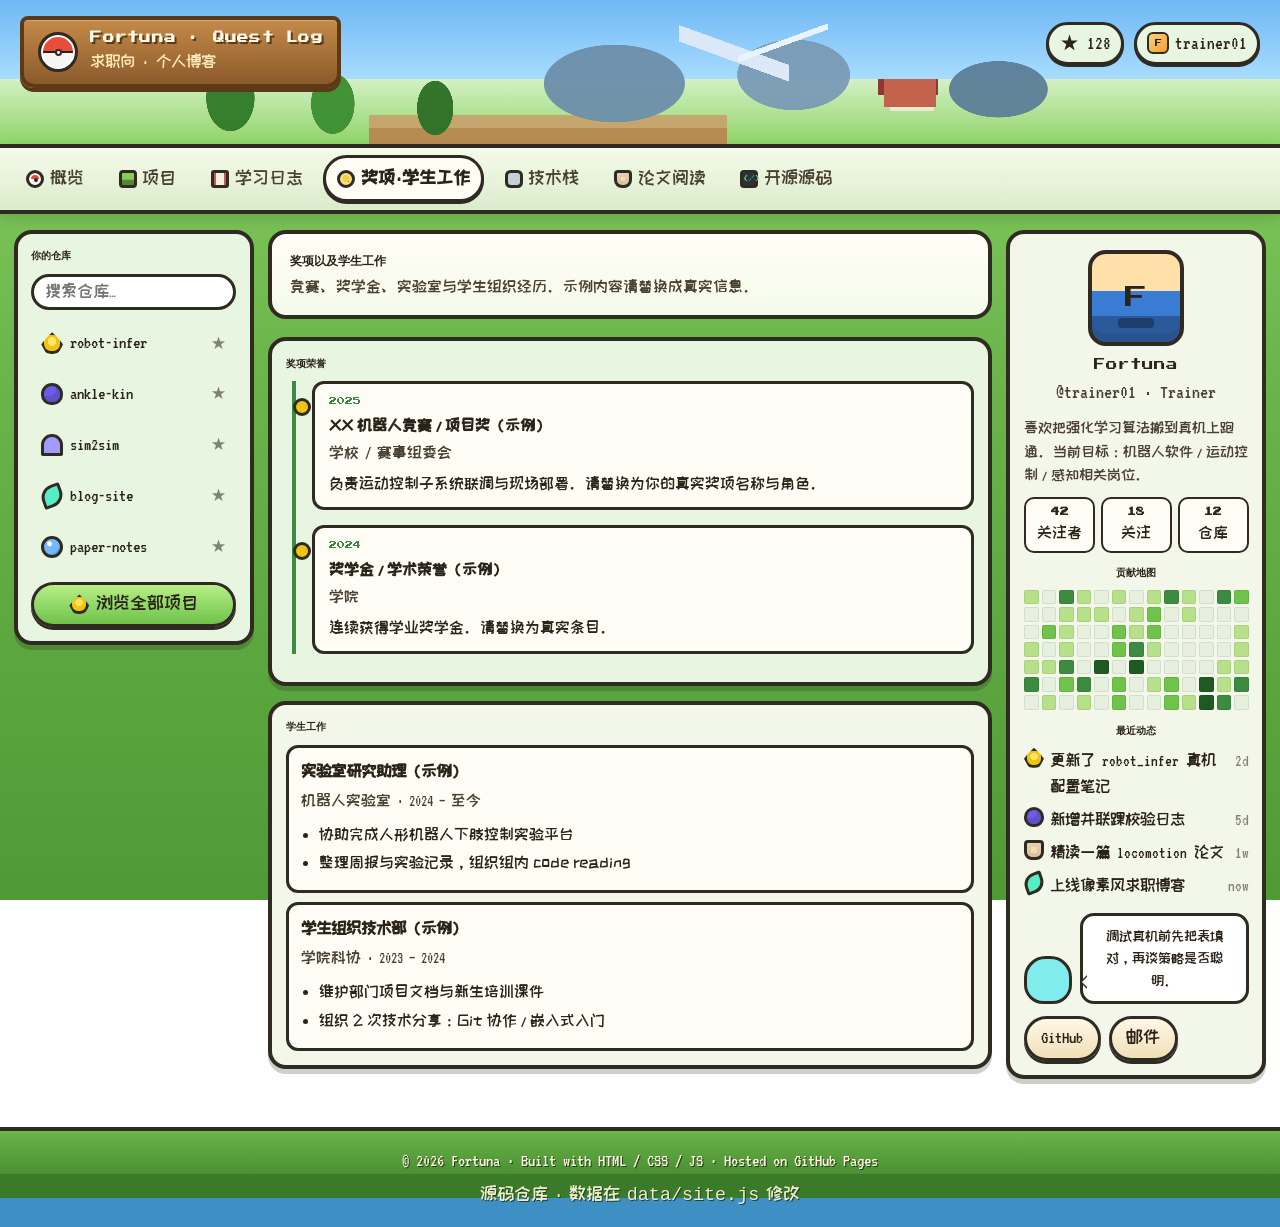
==== awards.html @ ab5355cd "feat: 求职向像素 RPG 风个人博客静态站 包含项目展示、学习日志、奖项与学生工作、技术栈、论文阅读、开源源码区； 内容由 data/site.js 配置，Pages 可直接部署。" ====
<!DOCTYPE html>
<html lang="zh-CN">
<head>
  <meta charset="UTF-8" />
  <meta name="viewport" content="width=device-width, initial-scale=1" />
  <meta name="description" content="Fortuna 求职向个人博客 · 奖项·学生工作" />
  <title>奖项·学生工作</title>
  <link rel="preconnect" href="https://fonts.googleapis.com" />
  <link rel="preconnect" href="https://fonts.gstatic.com" crossorigin />
  <link href="https://fonts.googleapis.com/css2?family=Press+Start+2P&family=VT323&family=ZCOOL+KuaiLe&display=swap" rel="stylesheet" />
  <link rel="stylesheet" href="css/style.css" />
</head>
<body data-title="奖项·学生工作" data-page="awards">
  <header class="site-banner" id="site-banner"></header>
  <nav class="site-nav" id="site-nav" aria-label="主导航"></nav>

  <div class="page-shell">
    <aside id="side-left"></aside>
    <main class="main-col" id="main-content"></main>
    <aside id="side-right"></aside>
  </div>

  <footer class="site-footer" id="site-footer"></footer>

  <script src="data/site.js"></script>
  <script src="js/app.js"></script>
</body>
</html>
---- css/style.css ----
/* =========================================================
   Pixel Field Portfolio —— 像素 RPG 风求职站
   视觉参考：草地面板 / 木牌 Logo / 三栏菜单，无第三方 IP 素材
   ========================================================= */

:root {
  --sky-top: #7ec8ff;
  --sky-mid: #a8dcff;
  --sky-bot: #cfeefe;
  --grass: #5dae3a;
  --grass-dark: #3f8a28;
  --path: #c9a46c;
  --wood: #8b5a2b;
  --wood-dark: #5c3a18;
  --panel: #e8f5e0;
  --panel-2: #f3f7ea;
  --panel-deep: #d4ebc8;
  --ink: #2a2418;
  --ink-soft: #4a4030;
  --border: #2f2a22;
  --accent: #3d8b40;
  --accent-2: #f0c94a;
  --card: #fffdf6;
  --chip: #fff3c4;
  --danger: #c44;
  --shadow: rgba(30, 40, 20, 0.18);
  --radius: 18px;
  --radius-sm: 12px;
  --nav-h: 48px;
  --banner-h: 148px;
  --font-pixel: "Press Start 2P", "Courier New", monospace;
  --font-body: "ZCOOL KuaiLe", "Microsoft YaHei", system-ui, sans-serif;
  --font-ui: "VT323", "ZCOOL KuaiLe", monospace;
}

* {
  box-sizing: border-box;
  image-rendering: pixelated;
}

html {
  scroll-behavior: smooth;
}

body {
  margin: 0;
  min-height: 100vh;
  color: var(--ink);
  font-family: var(--font-body);
  background:
    linear-gradient(180deg, var(--sky-top) 0 120px, transparent 120px),
    linear-gradient(180deg, #8fd468 0%, #6bb54a 40%, #4f9a35 100%);
  background-attachment: fixed;
  line-height: 1.55;
}

a {
  color: #1f5f2a;
  text-decoration: none;
}
a:hover {
  text-decoration: underline;
}

button,
.btn {
  font-family: var(--font-ui);
  font-size: 1.15rem;
  cursor: pointer;
  border: 3px solid var(--border);
  border-radius: 999px;
  background: linear-gradient(180deg, #b7ef88, #6fc24a);
  color: var(--ink);
  padding: 0.35rem 0.9rem;
  box-shadow: 0 3px 0 var(--border);
  transition: transform 0.08s ease, box-shadow 0.08s ease;
}
button:hover,
.btn:hover {
  transform: translateY(-1px);
  box-shadow: 0 4px 0 var(--border);
}
button:active,
.btn:active {
  transform: translateY(2px);
  box-shadow: 0 1px 0 var(--border);
}
.btn-ghost {
  background: linear-gradient(180deg, #fff8e7, #f0e0b8);
}
.btn-code {
  background: linear-gradient(180deg, #89e0a0, #3f9d5a);
  color: #fff;
  text-shadow: 1px 1px 0 #1f4d2a;
}

/* ---------- 顶栏风景 ---------- */
.site-banner {
  position: relative;
  height: var(--banner-h);
  overflow: hidden;
  border-bottom: 4px solid var(--border);
  background:
    linear-gradient(180deg, #6eb8f5 0%, #a8dcff 55%, #d4f0c4 55%, #8fd468 100%);
}

.site-banner::before {
  /* 远山 + 路径 用分层色块模拟像素风景 */
  content: "";
  position: absolute;
  inset: 0;
  background:
    /* 雪峰 */
    linear-gradient(160deg, transparent 42%, #eef6ff 42% 48%, transparent 48%) 62% 18% / 90px 70px no-repeat,
    linear-gradient(200deg, transparent 40%, #dfeaf8 40% 55%, transparent 55%) 58% 28% / 110px 70px no-repeat,
    /* 远山体 */
    radial-gradient(ellipse 80px 50px at 62% 52%, #7a9bb5 0 70%, transparent 71%),
    radial-gradient(ellipse 100px 55px at 48% 58%, #6d8faa 0 70%, transparent 71%),
    radial-gradient(ellipse 70px 40px at 78% 62%, #5d7f98 0 70%, transparent 71%),
    /* 树林块 */
    radial-gradient(ellipse 40px 55px at 18% 68%, #2f7a28 0 60%, transparent 61%),
    radial-gradient(ellipse 36px 50px at 26% 72%, #3b8f30 0 60%, transparent 61%),
    radial-gradient(ellipse 30px 45px at 34% 75%, #2c6e24 0 60%, transparent 61%),
    /* 小屋 */
    linear-gradient(#c45c48, #c45c48) 72% 68% / 52px 28px no-repeat,
    linear-gradient(#f2e8d5, #f2e8d5) 72% 74% / 44px 18px no-repeat,
    linear-gradient(#8b2e2e, #8b2e2e) 72% 62% / 60px 16px no-repeat,
    /* 路径 */
    linear-gradient(180deg, transparent 60%, var(--path) 60% 78%, #b88850 78%) 40% 100% / 28% 50% no-repeat;
  opacity: 0.95;
  pointer-events: none;
}

.banner-inner {
  position: relative;
  z-index: 1;
  max-width: 1280px;
  margin: 0 auto;
  padding: 1rem 1.25rem;
  display: flex;
  align-items: flex-start;
  justify-content: space-between;
  gap: 1rem;
  height: 100%;
}

.logo-sign {
  display: flex;
  align-items: center;
  gap: 0.75rem;
  background: linear-gradient(180deg, #c48a48, var(--wood));
  border: 4px solid var(--wood-dark);
  border-radius: 8px 8px 14px 14px;
  padding: 0.55rem 0.9rem;
  box-shadow:
    0 4px 0 var(--wood-dark),
    inset 0 1px 0 rgba(255, 255, 255, 0.25);
  max-width: min(420px, 70vw);
}

.logo-sign .pixel-icon {
  width: 40px;
  height: 40px;
  flex-shrink: 0;
}

.logo-sign h1 {
  margin: 0;
  font-family: var(--font-pixel);
  font-size: 0.72rem;
  line-height: 1.45;
  color: #fff8e7;
  text-shadow: 2px 2px 0 var(--wood-dark);
  letter-spacing: 0.02em;
}

.logo-sign p {
  margin: 0.25rem 0 0;
  font-family: var(--font-ui);
  font-size: 1.05rem;
  color: #ffe8b8;
}

.banner-tools {
  display: flex;
  align-items: center;
  gap: 0.6rem;
  margin-top: 0.35rem;
}

.star-chip,
.user-chip {
  display: inline-flex;
  align-items: center;
  gap: 0.35rem;
  background: var(--panel);
  border: 3px solid var(--border);
  border-radius: 999px;
  padding: 0.25rem 0.65rem;
  font-family: var(--font-ui);
  font-size: 1.2rem;
  box-shadow: 0 2px 0 var(--border);
}

.user-chip .mini-avatar {
  width: 22px;
  height: 22px;
  border-radius: 6px;
  border: 2px solid var(--border);
  background: linear-gradient(135deg, #ffd27a, #f0a030);
  display: grid;
  place-items: center;
  font-family: var(--font-pixel);
  font-size: 0.45rem;
  color: var(--ink);
}

/* ---------- 主导航 ---------- */
.site-nav {
  position: sticky;
  top: 0;
  z-index: 50;
  background: linear-gradient(180deg, #f4fbea, #dcebcc);
  border-bottom: 4px solid var(--border);
  box-shadow: 0 4px 12px var(--shadow);
}

.site-nav-inner {
  max-width: 1280px;
  margin: 0 auto;
  padding: 0.45rem 0.75rem;
  display: flex;
  flex-wrap: wrap;
  gap: 0.4rem;
  align-items: center;
}

.nav-link {
  display: inline-flex;
  align-items: center;
  gap: 0.35rem;
  padding: 0.4rem 0.7rem;
  border: 3px solid transparent;
  border-radius: 999px;
  font-family: var(--font-ui);
  font-size: 1.15rem;
  color: var(--ink-soft);
  text-decoration: none;
  background: transparent;
}
.nav-link:hover {
  background: rgba(255, 255, 255, 0.55);
  text-decoration: none;
}
.nav-link.active {
  background: var(--card);
  border-color: var(--border);
  color: var(--ink);
  box-shadow: 0 2px 0 var(--border);
  font-weight: 700;
}
.nav-link .pixel-icon {
  width: 18px;
  height: 18px;
}

/* ---------- 主布局 ---------- */
.page-shell {
  max-width: 1280px;
  margin: 0 auto;
  padding: 1rem 0.85rem 2.5rem;
  display: grid;
  grid-template-columns: 240px minmax(0, 1fr) 260px;
  gap: 0.9rem;
  align-items: start;
}

.panel {
  background: var(--panel);
  border: 4px solid var(--border);
  border-radius: var(--radius);
  box-shadow: 0 5px 0 rgba(30, 40, 20, 0.22);
  padding: 0.85rem;
}

.panel-title {
  margin: 0 0 0.65rem;
  font-family: var(--font-pixel);
  font-size: 0.62rem;
  color: var(--ink);
  line-height: 1.6;
}

.panel.alt {
  background: var(--panel-2);
}

/* 左栏 */
.side-search {
  display: flex;
  gap: 0.35rem;
  margin-bottom: 0.65rem;
}
.side-search input {
  flex: 1;
  min-width: 0;
  border: 3px solid var(--border);
  border-radius: 999px;
  padding: 0.4rem 0.7rem;
  font-family: var(--font-ui);
  font-size: 1.1rem;
  background: #fff;
  color: var(--ink);
}
.side-search input:focus {
  outline: 2px solid var(--accent);
}

.repo-list {
  list-style: none;
  margin: 0;
  padding: 0;
  display: flex;
  flex-direction: column;
  gap: 0.35rem;
}
.repo-list a {
  display: flex;
  align-items: center;
  gap: 0.45rem;
  padding: 0.4rem 0.5rem;
  border-radius: 12px;
  border: 2px solid transparent;
  color: var(--ink);
  text-decoration: none;
  font-family: var(--font-ui);
  font-size: 1.15rem;
}
.repo-list a:hover {
  background: rgba(255, 255, 255, 0.65);
  border-color: var(--border);
}
.repo-list .pixel-icon {
  width: 22px;
  height: 22px;
}
.repo-list .star-mini {
  margin-left: auto;
  opacity: 0.55;
  font-size: 0.95rem;
}

.side-cta {
  width: 100%;
  margin-top: 0.75rem;
  display: flex;
  align-items: center;
  justify-content: center;
  gap: 0.4rem;
}

/* 右栏 profile */
.profile-card {
  text-align: center;
}
.avatar-xl {
  width: 96px;
  height: 96px;
  margin: 0.2rem auto 0.6rem;
  border: 4px solid var(--border);
  border-radius: 18px;
  background:
    linear-gradient(180deg, #ffe0a8 0 42%, #3a7bd4 42% 70%, #2a5a9a 70%),
    #f5c76a;
  display: grid;
  place-items: center;
  font-family: var(--font-pixel);
  font-size: 1.4rem;
  color: var(--ink);
  box-shadow: inset 0 -8px 0 rgba(0, 0, 0, 0.08);
  position: relative;
}
.avatar-xl::after {
  content: "";
  position: absolute;
  bottom: 14px;
  width: 36px;
  height: 10px;
  background: #1e3d6d;
  border-radius: 4px;
}
.profile-card .name {
  font-family: var(--font-pixel);
  font-size: 0.72rem;
  margin: 0;
}
.profile-card .handle {
  font-family: var(--font-ui);
  font-size: 1.25rem;
  color: var(--ink-soft);
  margin: 0.2rem 0 0.5rem;
}
.profile-card .bio {
  font-size: 0.95rem;
  text-align: left;
  margin: 0.5rem 0;
  color: var(--ink-soft);
}
.stat-row {
  display: grid;
  grid-template-columns: repeat(3, 1fr);
  gap: 0.35rem;
  margin: 0.65rem 0;
}
.stat-row div {
  background: var(--card);
  border: 2px solid var(--border);
  border-radius: 10px;
  padding: 0.35rem 0.2rem;
  font-family: var(--font-ui);
  font-size: 1rem;
}
.stat-row strong {
  display: block;
  font-family: var(--font-pixel);
  font-size: 0.55rem;
  margin-bottom: 0.15rem;
}

.heatmap {
  display: grid;
  grid-template-columns: repeat(13, 1fr);
  gap: 3px;
  margin: 0.5rem 0 0.75rem;
}
.heatmap i {
  display: block;
  aspect-ratio: 1;
  border-radius: 2px;
  border: 1px solid rgba(0, 0, 0, 0.08);
}
.heatmap i.l0 { background: #e7f0df; }
.heatmap i.l1 { background: #b7e08a; }
.heatmap i.l2 { background: #6fc24a; }
.heatmap i.l3 { background: #3d8b40; }
.heatmap i.l4 { background: #1f5a24; }

.activity {
  list-style: none;
  margin: 0;
  padding: 0;
  display: flex;
  flex-direction: column;
  gap: 0.45rem;
  font-family: var(--font-ui);
  font-size: 1.05rem;
  text-align: left;
}
.activity li {
  display: flex;
  gap: 0.4rem;
  align-items: flex-start;
}
.activity .time {
  margin-left: auto;
  opacity: 0.55;
  white-space: nowrap;
}

.speech {
  display: flex;
  gap: 0.5rem;
  align-items: flex-end;
  margin-top: 0.85rem;
}
.speech .mascot {
  width: 48px;
  height: 48px;
  flex-shrink: 0;
}
.speech .bubble {
  flex: 1;
  background: #fff;
  border: 3px solid var(--border);
  border-radius: 14px;
  padding: 0.55rem 0.7rem;
  font-size: 0.9rem;
  position: relative;
}
.speech .bubble::before {
  content: "";
  position: absolute;
  left: -10px;
  bottom: 12px;
  border: 7px solid transparent;
  border-right-color: var(--border);
}
.speech .bubble::after {
  content: "";
  position: absolute;
  left: -6px;
  bottom: 14px;
  border: 5px solid transparent;
  border-right-color: #fff;
}

/* 主内容 */
.main-col {
  min-width: 0;
  display: flex;
  flex-direction: column;
  gap: 0.9rem;
}

.hero-card {
  display: grid;
  grid-template-columns: auto 1fr auto;
  gap: 0.85rem;
  align-items: start;
  background: var(--card);
  border: 4px solid var(--border);
  border-radius: var(--radius);
  padding: 1rem;
  box-shadow: 0 5px 0 rgba(30, 40, 20, 0.18);
}
.hero-card .pixel-icon {
  width: 72px;
  height: 72px;
}
.hero-card h2 {
  margin: 0 0 0.25rem;
  font-family: var(--font-pixel);
  font-size: 0.78rem;
  line-height: 1.5;
}
.hero-meta {
  display: flex;
  flex-wrap: wrap;
  gap: 0.4rem;
  margin: 0.4rem 0;
  font-family: var(--font-ui);
  font-size: 1.1rem;
  color: var(--ink-soft);
}
.badge {
  display: inline-block;
  padding: 0.1rem 0.45rem;
  border: 2px solid var(--border);
  border-radius: 999px;
  background: #e8f8e0;
  font-size: 0.95rem;
}
.lang-dot {
  display: inline-block;
  width: 10px;
  height: 10px;
  border-radius: 50%;
  margin-right: 0.2rem;
  border: 1px solid var(--border);
  vertical-align: middle;
}
.hero-actions {
  display: flex;
  flex-direction: column;
  gap: 0.4rem;
  align-items: stretch;
}

.section-head {
  display: flex;
  align-items: center;
  justify-content: space-between;
  gap: 0.5rem;
  margin-bottom: 0.55rem;
}
.section-head h3 {
  margin: 0;
  font-family: var(--font-pixel);
  font-size: 0.62rem;
  line-height: 1.5;
}

.card-list {
  display: flex;
  flex-direction: column;
  gap: 0.55rem;
}

.item-card {
  display: grid;
  grid-template-columns: auto 1fr auto;
  gap: 0.65rem;
  align-items: center;
  background: var(--card);
  border: 3px solid var(--border);
  border-radius: var(--radius-sm);
  padding: 0.7rem 0.8rem;
  transition: transform 0.1s ease;
}
.item-card:hover {
  transform: translateY(-2px);
}
.item-card .pixel-icon {
  width: 40px;
  height: 40px;
}
.item-card h4 {
  margin: 0 0 0.15rem;
  font-size: 1.05rem;
  font-family: var(--font-ui);
}
.item-card p {
  margin: 0;
  font-size: 0.88rem;
  color: var(--ink-soft);
}
.item-card .meta {
  margin-top: 0.25rem;
  font-family: var(--font-ui);
  font-size: 1rem;
  color: var(--ink-soft);
  display: flex;
  flex-wrap: wrap;
  gap: 0.45rem;
}

.tags {
  display: flex;
  flex-wrap: wrap;
  gap: 0.3rem;
  margin-top: 0.35rem;
}
.tag {
  background: var(--chip);
  border: 2px solid var(--border);
  border-radius: 999px;
  padding: 0.05rem 0.45rem;
  font-family: var(--font-ui);
  font-size: 0.95rem;
}

/* 项目详情块 */
.project-block {
  scroll-margin-top: 80px;
  background: var(--card);
  border: 4px solid var(--border);
  border-radius: var(--radius);
  padding: 1rem 1.1rem;
}
.project-block h2 {
  margin: 0 0 0.35rem;
  font-family: var(--font-pixel);
  font-size: 0.7rem;
  line-height: 1.55;
  display: flex;
  align-items: center;
  gap: 0.5rem;
}
.project-block .pixel-icon {
  width: 32px;
  height: 32px;
}
.hl {
  margin: 0.5rem 0 0;
  padding-left: 1.1rem;
}
.hl li {
  margin: 0.25rem 0;
}

/* 技术栈 */
.stack-grid {
  display: grid;
  gap: 0.75rem;
}
.stack-group {
  background: var(--card);
  border: 3px solid var(--border);
  border-radius: var(--radius-sm);
  padding: 0.8rem;
}
.stack-group h4 {
  margin: 0 0 0.55rem;
  font-family: var(--font-pixel);
  font-size: 0.58rem;
}
.skill {
  display: grid;
  grid-template-columns: 120px 1fr auto;
  gap: 0.45rem;
  align-items: center;
  margin-bottom: 0.45rem;
  font-family: var(--font-ui);
  font-size: 1.1rem;
}
.skill .bar {
  height: 12px;
  background: #e7efdc;
  border: 2px solid var(--border);
  border-radius: 4px;
  overflow: hidden;
}
.skill .bar span {
  display: block;
  height: 100%;
  background: repeating-linear-gradient(
    90deg,
    #5dae3a 0 8px,
    #3d8b40 8px 10px
  );
}
.skill .note {
  grid-column: 1 / -1;
  font-size: 0.85rem;
  color: var(--ink-soft);
  margin: -0.15rem 0 0.25rem 0;
  font-family: var(--font-body);
}

/* 日志 / 论文 */
.filter-bar {
  display: flex;
  flex-wrap: wrap;
  gap: 0.4rem;
  margin-bottom: 0.75rem;
}
.chip-btn {
  background: var(--card);
  border: 2px solid var(--border);
  border-radius: 999px;
  padding: 0.25rem 0.7rem;
  font-family: var(--font-ui);
  font-size: 1.05rem;
  box-shadow: none;
}
.chip-btn.active {
  background: #b7ef88;
}

.log-card,
.paper-card {
  background: var(--card);
  border: 3px solid var(--border);
  border-radius: var(--radius-sm);
  padding: 0.85rem 1rem;
  margin-bottom: 0.65rem;
}
.log-card h4,
.paper-card h4 {
  margin: 0 0 0.25rem;
  font-size: 1.1rem;
}
.log-card .meta,
.paper-card .meta {
  font-family: var(--font-ui);
  font-size: 1.05rem;
  color: var(--ink-soft);
  margin-bottom: 0.4rem;
}
.stars-rating {
  letter-spacing: 0.08em;
  color: #d4a017;
  font-family: var(--font-ui);
}

/* 页脚草地 */
.site-footer {
  position: relative;
  margin-top: 0.5rem;
  border-top: 4px solid var(--border);
  background:
    linear-gradient(180deg, #6bb54a 0%, #4a8f32 45%, #3a7a28 45% 70%, #3d8fc4 70%);
  min-height: 90px;
  padding: 1rem;
  color: #fff8e0;
  text-align: center;
  font-family: var(--font-ui);
  font-size: 1.15rem;
  text-shadow: 1px 1px 0 #1f3d18;
}
.site-footer a {
  color: #fff8e0;
}

/* 像素图标——CSS 画的抽象精灵，不使用任何第三方 IP 造型 */
.pixel-icon {
  display: inline-block;
  width: 32px;
  height: 32px;
  flex-shrink: 0;
  background-size: 100% 100%;
  background-repeat: no-repeat;
  image-rendering: pixelated;
}
.pi-ball {
  background-image: linear-gradient(#e74c3c 0 48%, #2a2418 48% 54%, #f5f5f5 54%);
  border-radius: 50%;
  border: 3px solid var(--border);
  position: relative;
  box-shadow: inset 0 0 0 2px #fff;
}
.pi-ball::after {
  content: "";
  position: absolute;
  inset: 40%;
  background: #fff;
  border: 2px solid var(--border);
  border-radius: 50%;
}
.pi-box {
  background:
    linear-gradient(#8ecb5a 0 55%, #5a9a38 55%),
    #8ecb5a;
  border: 3px solid var(--border);
  border-radius: 4px;
  box-shadow: inset 0 -6px 0 rgba(0, 0, 0, 0.1);
}
.pi-book {
  background: linear-gradient(90deg, #c45c48 0 18%, #f5efe0 18% 82%, #c45c48 82%);
  border: 3px solid var(--border);
  border-radius: 3px;
}
.pi-medal {
  background: radial-gradient(circle at 50% 45%, #f4d03f 0 40%, transparent 41%),
    linear-gradient(#c0392b, #c0392b) center 70% / 40% 35% no-repeat,
    transparent;
  border: 3px solid var(--border);
  border-radius: 50%;
  background-color: #f7e08a;
}
.pi-gear {
  background: #8a9aa8;
  border: 3px solid var(--border);
  border-radius: 30%;
  box-shadow: inset 0 0 0 6px #c5d0d8;
}
.pi-scroll {
  background: linear-gradient(#f5e6c8, #e8d4a8);
  border: 3px solid var(--border);
  border-radius: 4px 4px 8px 8px;
  box-shadow: inset 0 0 0 4px rgba(139, 90, 43, 0.15);
}
.pi-code {
  background: #2d3436;
  border: 3px solid var(--border);
  border-radius: 4px;
  position: relative;
}
.pi-code::before {
  content: "</>";
  position: absolute;
  inset: 0;
  display: grid;
  place-items: center;
  color: #6fcf97;
  font-family: var(--font-pixel);
  font-size: 0.35rem;
}
.pi-spark {
  background: radial-gradient(circle at 50% 40%, #ffe566 0 35%, #f1c40f 35% 55%, transparent 56%),
    #f1c40f;
  border: 3px solid var(--border);
  border-radius: 40% 40% 45% 45%;
  clip-path: polygon(50% 0, 80% 30%, 100% 55%, 75% 100%, 25% 100%, 0 55%, 20% 30%);
}
.pi-blob {
  background: #6c5ce7;
  border: 3px solid var(--border);
  border-radius: 50% 50% 45% 45%;
  box-shadow: inset -4px -6px 0 rgba(0, 0, 0, 0.12);
}
.pi-ghost {
  background: #a29bfe;
  border: 3px solid var(--border);
  border-radius: 50% 50% 8% 8%;
}
.pi-leaf {
  background: #55efc4;
  border: 3px solid var(--border);
  border-radius: 60% 10% 60% 10%;
  transform: rotate(-20deg);
}
.pi-orb {
  background: radial-gradient(circle at 35% 30%, #fff 0 12%, #74b9ff 20% 60%, #0984e3 100%);
  border: 3px solid var(--border);
  border-radius: 50%;
}
.pi-star {
  background: #fdcb6e;
  border: 3px solid var(--border);
  clip-path: polygon(50% 0%, 61% 35%, 98% 35%, 68% 57%, 79% 91%, 50% 70%, 21% 91%, 32% 57%, 2% 35%, 39% 35%);
}
.pi-water {
  background: #81ecec;
  border: 3px solid var(--border);
  border-radius: 45% 45% 40% 40%;
}

.page-intro {
  background: linear-gradient(180deg, #fffdf6, #f4fbea);
  border: 4px solid var(--border);
  border-radius: var(--radius);
  padding: 1rem 1.15rem;
  margin-bottom: 0.25rem;
}
.page-intro h2 {
  margin: 0 0 0.35rem;
  font-family: var(--font-pixel);
  font-size: 0.75rem;
  line-height: 1.55;
}
.page-intro p {
  margin: 0;
  color: var(--ink-soft);
}

.timeline {
  border-left: 4px solid var(--accent);
  margin: 0.5rem 0 0 0.4rem;
  padding-left: 1rem;
}
.timeline .t-item {
  position: relative;
  margin-bottom: 0.9rem;
  background: var(--card);
  border: 3px solid var(--border);
  border-radius: var(--radius-sm);
  padding: 0.7rem 0.85rem;
}
.timeline .t-item::before {
  content: "";
  position: absolute;
  left: -1.35rem;
  top: 0.9rem;
  width: 12px;
  height: 12px;
  background: #f1c40f;
  border: 3px solid var(--border);
  border-radius: 50%;
}
.timeline .year {
  font-family: var(--font-pixel);
  font-size: 0.5rem;
  color: var(--accent);
}

.empty-hint {
  padding: 1rem;
  text-align: center;
  color: var(--ink-soft);
  font-family: var(--font-ui);
  font-size: 1.2rem;
}

/* 开源表 */
.os-table {
  width: 100%;
  border-collapse: separate;
  border-spacing: 0 0.45rem;
}
.os-table td {
  background: var(--card);
  border-top: 3px solid var(--border);
  border-bottom: 3px solid var(--border);
  padding: 0.65rem 0.75rem;
  vertical-align: top;
}
.os-table td:first-child {
  border-left: 3px solid var(--border);
  border-radius: 12px 0 0 12px;
}
.os-table td:last-child {
  border-right: 3px solid var(--border);
  border-radius: 0 12px 12px 0;
}
.os-table .name {
  font-family: var(--font-ui);
  font-size: 1.2rem;
  font-weight: 700;
}

/* 联系条 */
.contact-bar {
  display: flex;
  flex-wrap: wrap;
  gap: 0.5rem;
  margin-top: 0.75rem;
}

/* 响应式 */
@media (max-width: 980px) {
  .page-shell {
    grid-template-columns: 1fr;
  }
  .side-left {
    order: 2;
  }
  .main-col {
    order: 1;
  }
  .side-right {
    order: 3;
  }
  .hero-card {
    grid-template-columns: auto 1fr;
  }
  .hero-actions {
    grid-column: 1 / -1;
    flex-direction: row;
  }
  .skill {
    grid-template-columns: 90px 1fr;
  }
  .skill span.lvl {
    display: none;
  }
}

@media (max-width: 560px) {
  .logo-sign h1 {
    font-size: 0.55rem;
  }
  :root {
    --banner-h: 120px;
  }
  .item-card {
    grid-template-columns: auto 1fr;
  }
  .item-card .meta-side {
    grid-column: 1 / -1;
  }
}
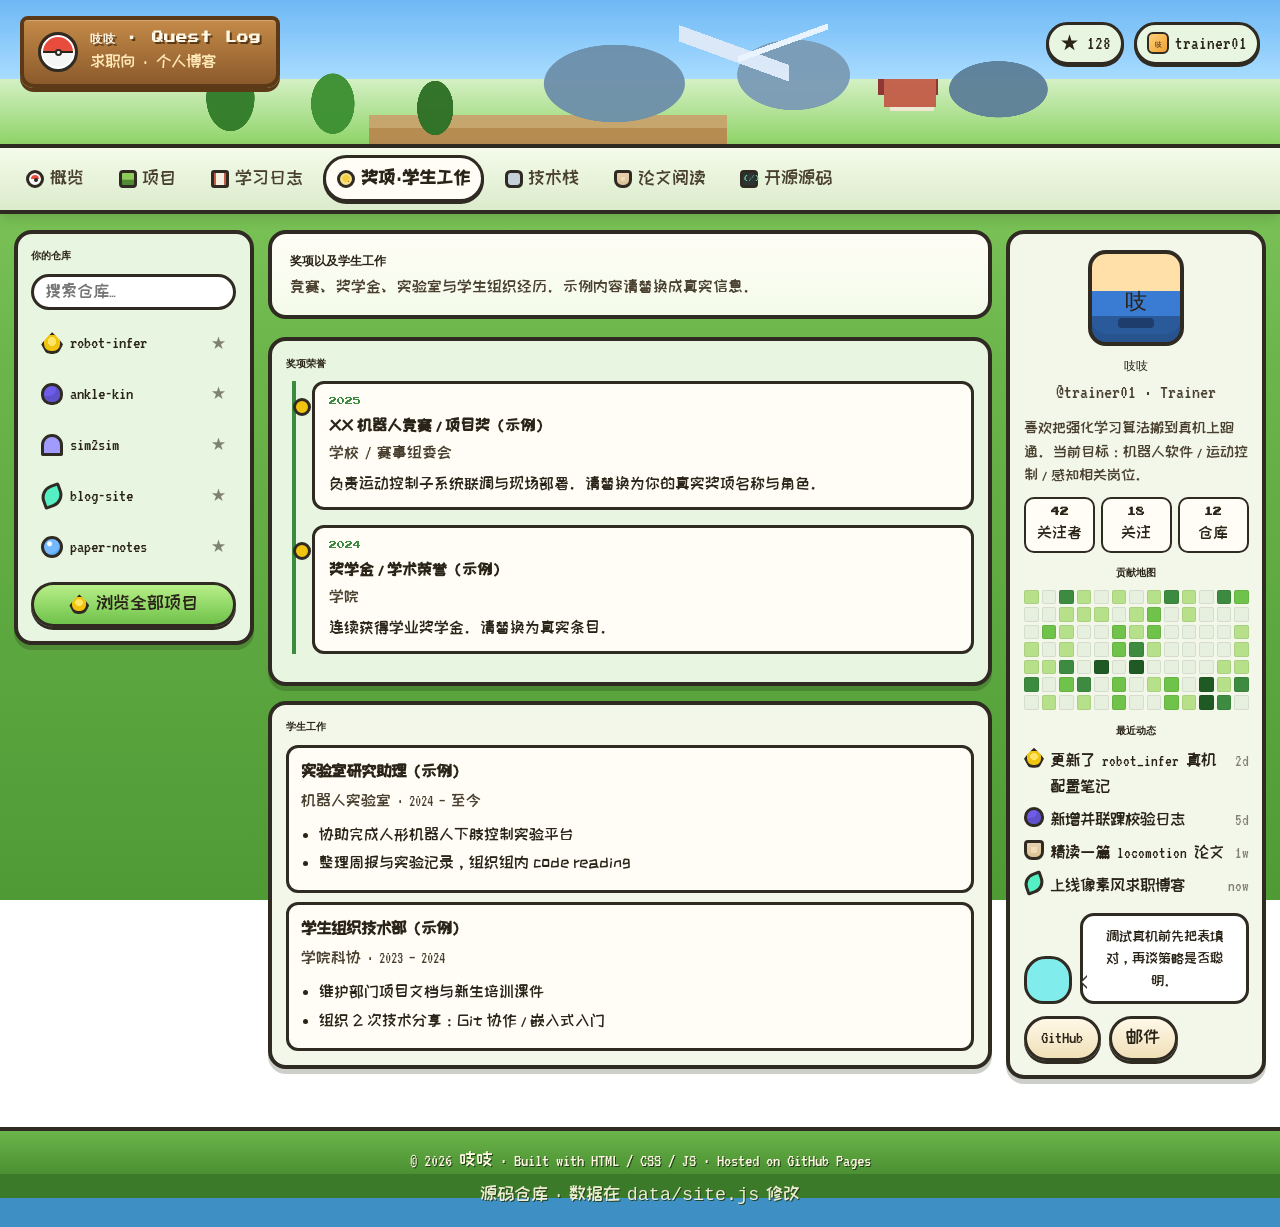
==== commit f183245c: "fix: 将站点主人显示名改为吱吱" ====
--- a/awards.html
+++ b/awards.html
@@ -3,7 +3,7 @@
 <head>
   <meta charset="UTF-8" />
   <meta name="viewport" content="width=device-width, initial-scale=1" />
-  <meta name="description" content="Fortuna 求职向个人博客 · 奖项·学生工作" />
+  <meta name="description" content="吱吱 求职向个人博客 · 奖项·学生工作" />
   <title>奖项·学生工作</title>
   <link rel="preconnect" href="https://fonts.googleapis.com" />
   <link rel="preconnect" href="https://fonts.gstatic.com" crossorigin />
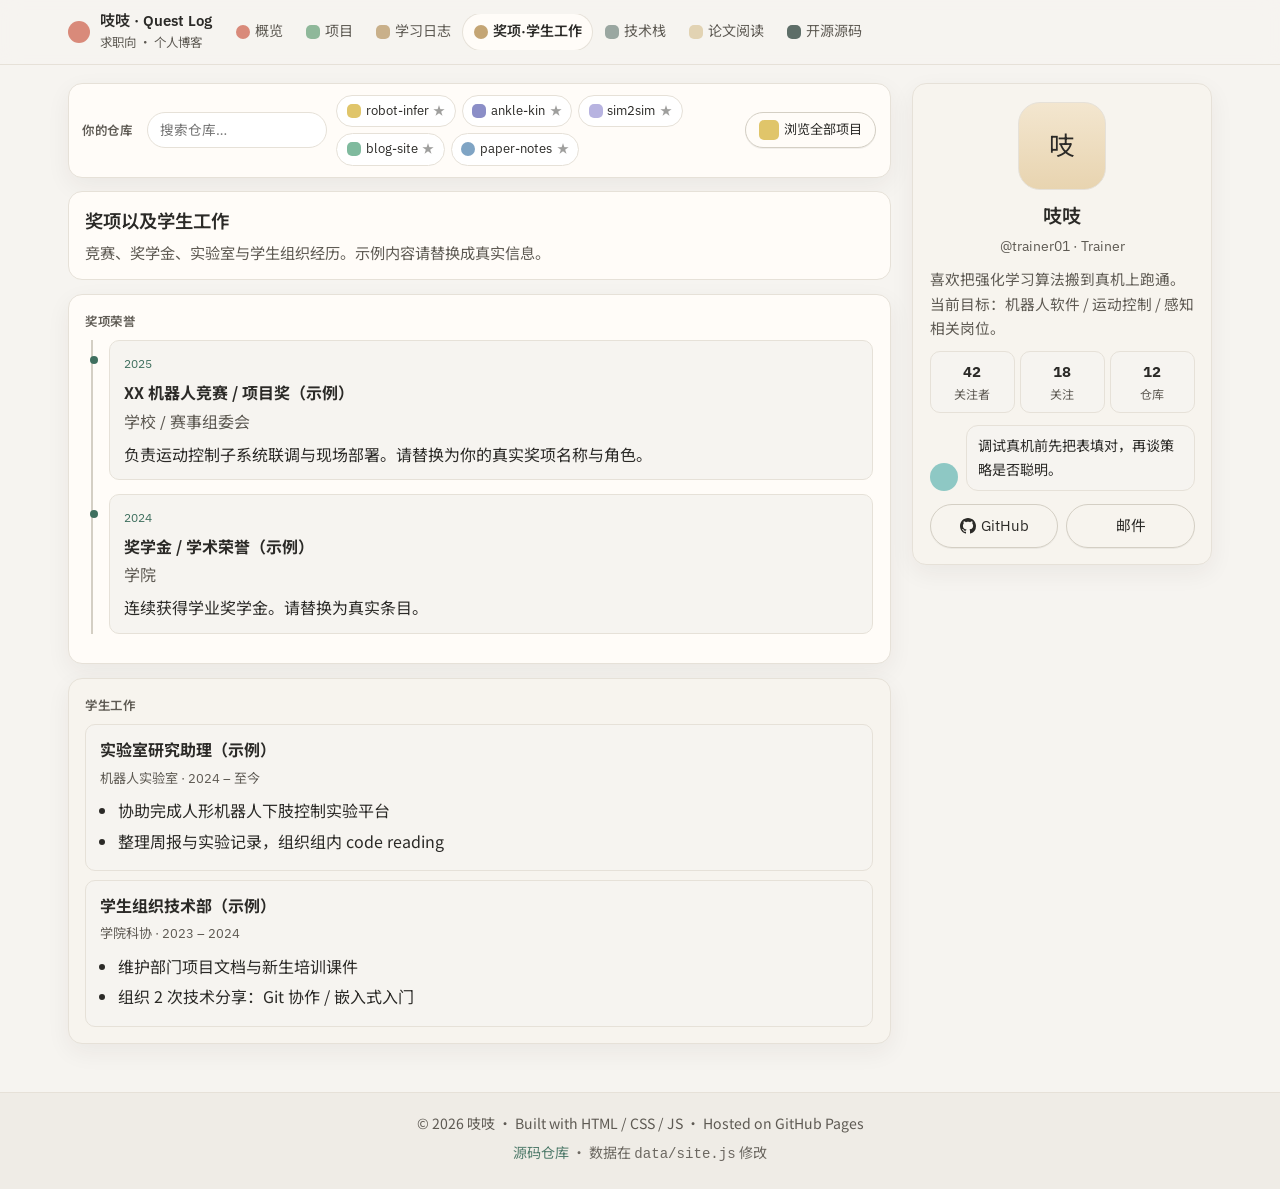
==== commit fb238b6b: "feat: 精简求职站布局并接入 GitHub Issue 交流区 Co-authored-by: Cursor <cursoragent@cursor.com>" ====
--- a/awards.html
+++ b/awards.html
@@ -7,17 +7,27 @@
   <title>奖项·学生工作</title>
   <link rel="preconnect" href="https://fonts.googleapis.com" />
   <link rel="preconnect" href="https://fonts.gstatic.com" crossorigin />
-  <link href="https://fonts.googleapis.com/css2?family=Press+Start+2P&family=VT323&family=ZCOOL+KuaiLe&display=swap" rel="stylesheet" />
+  <link href="https://fonts.googleapis.com/css2?family=IBM+Plex+Sans:wght@400;500;600&family=Noto+Sans+SC:wght@400;500;700&display=swap" rel="stylesheet" />
   <link rel="stylesheet" href="css/style.css" />
 </head>
 <body data-title="奖项·学生工作" data-page="awards">
-  <header class="site-banner" id="site-banner"></header>
-  <nav class="site-nav" id="site-nav" aria-label="主导航"></nav>
+  <a class="skip-link" href="#main-content">跳到正文</a>
+  <header class="site-top">
+    <div class="site-top-inner">
+      <div class="site-banner" id="site-banner"></div>
+      <button type="button" class="nav-toggle" id="nav-toggle" aria-expanded="false" aria-controls="site-nav" aria-label="打开导航">
+        <span class="nav-toggle-bar" aria-hidden="true"></span>
+      </button>
+      <nav class="site-nav" id="site-nav" aria-label="主导航"></nav>
+    </div>
+  </header>
 
-  <div class="page-shell">
-    <aside id="side-left"></aside>
-    <main class="main-col" id="main-content"></main>
-    <aside id="side-right"></aside>
+  <div class="page-shell page-shell--job">
+    <aside class="identity-col" id="side-right"></aside>
+    <div class="content-col">
+      <aside class="repo-chips" id="side-left"></aside>
+      <main class="main-col" id="main-content"></main>
+    </div>
   </div>
 
   <footer class="site-footer" id="site-footer"></footer>
--- a/css/style.css
+++ b/css/style.css
@@ -1,41 +1,34 @@
 /* =========================================================
-   Pixel Field Portfolio —— 像素 RPG 风求职站
-   视觉参考：草地面板 / 木牌 Logo / 三栏菜单，无第三方 IP 素材
+   求职向个人博客 —— 简洁阅读布局
+   信息架构：薄顶栏 / 主栏证据 / sticky 身份
    ========================================================= */
 
 :root {
-  --sky-top: #7ec8ff;
-  --sky-mid: #a8dcff;
-  --sky-bot: #cfeefe;
-  --grass: #5dae3a;
-  --grass-dark: #3f8a28;
-  --path: #c9a46c;
-  --wood: #8b5a2b;
-  --wood-dark: #5c3a18;
-  --panel: #e8f5e0;
-  --panel-2: #f3f7ea;
-  --panel-deep: #d4ebc8;
-  --ink: #2a2418;
-  --ink-soft: #4a4030;
-  --border: #2f2a22;
-  --accent: #3d8b40;
-  --accent-2: #f0c94a;
-  --card: #fffdf6;
-  --chip: #fff3c4;
-  --danger: #c44;
-  --shadow: rgba(30, 40, 20, 0.18);
-  --radius: 18px;
-  --radius-sm: 12px;
-  --nav-h: 48px;
-  --banner-h: 148px;
-  --font-pixel: "Press Start 2P", "Courier New", monospace;
-  --font-body: "ZCOOL KuaiLe", "Microsoft YaHei", system-ui, sans-serif;
-  --font-ui: "VT323", "ZCOOL KuaiLe", monospace;
+  --sky-top: #eef3ef;
+  --ink: #2b2a27;
+  --ink-soft: #5e5a53;
+  --border: #e6e1d8;
+  --border-strong: #d4cfc4;
+  --accent: #3f6f5e;
+  --accent-2: #c4a574;
+  --panel: #f4f1ea;
+  --panel-2: #f7f4ee;
+  --card: #fffcf8;
+  --chip: #f3eee4;
+  --bg: #f6f4f0;
+  --shadow: rgba(43, 42, 39, 0.06);
+  --radius: 14px;
+  --radius-sm: 10px;
+  --nav-h: 64px;
+  --banner-h: 64px;
+  --identity-w: 300px;
+  --font-pixel: "IBM Plex Sans", "Noto Sans SC", system-ui, sans-serif;
+  --font-body: "Noto Sans SC", "IBM Plex Sans", "PingFang SC", "Microsoft YaHei", system-ui, sans-serif;
+  --font-ui: "IBM Plex Sans", "Noto Sans SC", system-ui, sans-serif;
 }
 
 * {
   box-sizing: border-box;
-  image-rendering: pixelated;
 }
 
 html {
@@ -47,403 +40,381 @@
   min-height: 100vh;
   color: var(--ink);
   font-family: var(--font-body);
-  background:
-    linear-gradient(180deg, var(--sky-top) 0 120px, transparent 120px),
-    linear-gradient(180deg, #8fd468 0%, #6bb54a 40%, #4f9a35 100%);
-  background-attachment: fixed;
-  line-height: 1.55;
+  background: var(--bg);
+  line-height: 1.65;
 }
 
 a {
-  color: #1f5f2a;
+  color: var(--accent);
   text-decoration: none;
 }
 a:hover {
   text-decoration: underline;
 }
 
+.skip-link {
+  position: absolute;
+  left: 0.75rem;
+  top: -3rem;
+  z-index: 100;
+  background: var(--card);
+  color: var(--ink);
+  padding: 0.4rem 0.7rem;
+  border-radius: 8px;
+  border: 1px solid var(--border-strong);
+}
+.skip-link:focus {
+  top: 0.6rem;
+}
+
 button,
 .btn {
   font-family: var(--font-ui);
-  font-size: 1.15rem;
+  font-size: 0.92rem;
   cursor: pointer;
-  border: 3px solid var(--border);
+  border: 1px solid var(--border-strong);
   border-radius: 999px;
-  background: linear-gradient(180deg, #b7ef88, #6fc24a);
-  color: var(--ink);
-  padding: 0.35rem 0.9rem;
-  box-shadow: 0 3px 0 var(--border);
-  transition: transform 0.08s ease, box-shadow 0.08s ease;
+  background: var(--card);
+  color: var(--ink);
+  padding: 0.45rem 0.95rem;
+  min-height: 44px;
+  display: inline-flex;
+  align-items: center;
+  justify-content: center;
+  gap: 0.35rem;
+  box-shadow: 0 1px 0 var(--shadow);
+  text-decoration: none;
 }
 button:hover,
 .btn:hover {
-  transform: translateY(-1px);
-  box-shadow: 0 4px 0 var(--border);
-}
-button:active,
-.btn:active {
-  transform: translateY(2px);
-  box-shadow: 0 1px 0 var(--border);
+  background: #fff;
+  text-decoration: none;
+  border-color: var(--accent);
 }
 .btn-ghost {
-  background: linear-gradient(180deg, #fff8e7, #f0e0b8);
+  background: transparent;
 }
 .btn-code {
-  background: linear-gradient(180deg, #89e0a0, #3f9d5a);
+  background: var(--accent);
   color: #fff;
-  text-shadow: 1px 1px 0 #1f4d2a;
-}
-
-/* ---------- 顶栏风景 ---------- */
-.site-banner {
-  position: relative;
-  height: var(--banner-h);
-  overflow: hidden;
-  border-bottom: 4px solid var(--border);
-  background:
-    linear-gradient(180deg, #6eb8f5 0%, #a8dcff 55%, #d4f0c4 55%, #8fd468 100%);
-}
-
-.site-banner::before {
-  /* 远山 + 路径 用分层色块模拟像素风景 */
-  content: "";
-  position: absolute;
-  inset: 0;
-  background:
-    /* 雪峰 */
-    linear-gradient(160deg, transparent 42%, #eef6ff 42% 48%, transparent 48%) 62% 18% / 90px 70px no-repeat,
-    linear-gradient(200deg, transparent 40%, #dfeaf8 40% 55%, transparent 55%) 58% 28% / 110px 70px no-repeat,
-    /* 远山体 */
-    radial-gradient(ellipse 80px 50px at 62% 52%, #7a9bb5 0 70%, transparent 71%),
-    radial-gradient(ellipse 100px 55px at 48% 58%, #6d8faa 0 70%, transparent 71%),
-    radial-gradient(ellipse 70px 40px at 78% 62%, #5d7f98 0 70%, transparent 71%),
-    /* 树林块 */
-    radial-gradient(ellipse 40px 55px at 18% 68%, #2f7a28 0 60%, transparent 61%),
-    radial-gradient(ellipse 36px 50px at 26% 72%, #3b8f30 0 60%, transparent 61%),
-    radial-gradient(ellipse 30px 45px at 34% 75%, #2c6e24 0 60%, transparent 61%),
-    /* 小屋 */
-    linear-gradient(#c45c48, #c45c48) 72% 68% / 52px 28px no-repeat,
-    linear-gradient(#f2e8d5, #f2e8d5) 72% 74% / 44px 18px no-repeat,
-    linear-gradient(#8b2e2e, #8b2e2e) 72% 62% / 60px 16px no-repeat,
-    /* 路径 */
-    linear-gradient(180deg, transparent 60%, var(--path) 60% 78%, #b88850 78%) 40% 100% / 28% 50% no-repeat;
-  opacity: 0.95;
-  pointer-events: none;
-}
-
-.banner-inner {
-  position: relative;
-  z-index: 1;
-  max-width: 1280px;
-  margin: 0 auto;
-  padding: 1rem 1.25rem;
-  display: flex;
-  align-items: flex-start;
-  justify-content: space-between;
-  gap: 1rem;
-  height: 100%;
-}
-
-.logo-sign {
-  display: flex;
-  align-items: center;
-  gap: 0.75rem;
-  background: linear-gradient(180deg, #c48a48, var(--wood));
-  border: 4px solid var(--wood-dark);
-  border-radius: 8px 8px 14px 14px;
-  padding: 0.55rem 0.9rem;
-  box-shadow:
-    0 4px 0 var(--wood-dark),
-    inset 0 1px 0 rgba(255, 255, 255, 0.25);
-  max-width: min(420px, 70vw);
-}
-
-.logo-sign .pixel-icon {
-  width: 40px;
-  height: 40px;
+  border-color: var(--accent);
+}
+.btn-code:hover {
+  filter: brightness(1.05);
+  color: #fff;
+}
+
+.brand-icon {
   flex-shrink: 0;
 }
 
-.logo-sign h1 {
-  margin: 0;
-  font-family: var(--font-pixel);
-  font-size: 0.72rem;
-  line-height: 1.45;
-  color: #fff8e7;
-  text-shadow: 2px 2px 0 var(--wood-dark);
-  letter-spacing: 0.02em;
-}
-
-.logo-sign p {
-  margin: 0.25rem 0 0;
-  font-family: var(--font-ui);
-  font-size: 1.05rem;
-  color: #ffe8b8;
-}
-
-.banner-tools {
-  display: flex;
-  align-items: center;
-  gap: 0.6rem;
-  margin-top: 0.35rem;
-}
-
-.star-chip,
-.user-chip {
-  display: inline-flex;
-  align-items: center;
-  gap: 0.35rem;
-  background: var(--panel);
-  border: 3px solid var(--border);
-  border-radius: 999px;
-  padding: 0.25rem 0.65rem;
-  font-family: var(--font-ui);
-  font-size: 1.2rem;
-  box-shadow: 0 2px 0 var(--border);
-}
-
-.user-chip .mini-avatar {
-  width: 22px;
-  height: 22px;
-  border-radius: 6px;
-  border: 2px solid var(--border);
-  background: linear-gradient(135deg, #ffd27a, #f0a030);
-  display: grid;
-  place-items: center;
-  font-family: var(--font-pixel);
-  font-size: 0.45rem;
-  color: var(--ink);
-}
-
-/* ---------- 主导航 ---------- */
-.site-nav {
+/* ---------- 顶栏 ---------- */
+.site-top {
   position: sticky;
   top: 0;
   z-index: 50;
-  background: linear-gradient(180deg, #f4fbea, #dcebcc);
-  border-bottom: 4px solid var(--border);
-  box-shadow: 0 4px 12px var(--shadow);
-}
-
+  background: rgba(246, 244, 240, 0.92);
+  backdrop-filter: blur(10px);
+  border-bottom: 1px solid var(--border);
+}
+
+.site-top-inner {
+  max-width: 1180px;
+  margin: 0 auto;
+  min-height: var(--nav-h);
+  padding: 0.45rem 1.1rem;
+  display: flex;
+  align-items: center;
+  gap: 0.85rem;
+}
+
+.site-banner {
+  height: auto;
+  overflow: visible;
+  border: 0;
+  background: none;
+  flex: 0 1 auto;
+}
+
+.banner-inner {
+  display: flex;
+  align-items: center;
+  gap: 0.75rem;
+}
+
+.logo-sign {
+  display: flex;
+  align-items: center;
+  gap: 0.65rem;
+  color: inherit;
+  text-decoration: none;
+  max-width: min(420px, 70vw);
+}
+.logo-sign:hover {
+  text-decoration: none;
+}
+.logo-sign .pixel-icon {
+  width: 22px;
+  height: 22px;
+}
+.logo-sign h1 {
+  margin: 0;
+  font-family: var(--font-ui);
+  font-size: 0.95rem;
+  font-weight: 600;
+  line-height: 1.3;
+  color: var(--ink);
+}
+.logo-sign p {
+  margin: 0.1rem 0 0;
+  font-size: 0.78rem;
+  color: var(--ink-soft);
+}
+
+.nav-toggle {
+  margin-left: auto;
+  width: 44px;
+  height: 44px;
+  padding: 0;
+  border-radius: 10px;
+  display: none;
+}
+.nav-toggle-bar,
+.nav-toggle-bar::before,
+.nav-toggle-bar::after {
+  display: block;
+  width: 16px;
+  height: 1.5px;
+  background: var(--ink);
+  position: relative;
+}
+.nav-toggle-bar::before,
+.nav-toggle-bar::after {
+  content: "";
+  position: absolute;
+  left: 0;
+}
+.nav-toggle-bar::before { top: -5px; }
+.nav-toggle-bar::after { top: 5px; }
+
+.site-nav {
+  flex: 1;
+  min-width: 0;
+}
 .site-nav-inner {
-  max-width: 1280px;
-  margin: 0 auto;
-  padding: 0.45rem 0.75rem;
-  display: flex;
-  flex-wrap: wrap;
-  gap: 0.4rem;
-  align-items: center;
-}
-
+  display: flex;
+  flex-wrap: nowrap;
+  gap: 0.15rem;
+  align-items: center;
+  overflow-x: auto;
+  scrollbar-width: none;
+}
+.site-nav-inner::-webkit-scrollbar {
+  display: none;
+}
 .nav-link {
   display: inline-flex;
   align-items: center;
-  gap: 0.35rem;
-  padding: 0.4rem 0.7rem;
-  border: 3px solid transparent;
+  gap: 0.3rem;
+  padding: 0.4rem 0.65rem;
   border-radius: 999px;
   font-family: var(--font-ui);
-  font-size: 1.15rem;
-  color: var(--ink-soft);
+  font-size: 0.88rem;
+  color: var(--ink-soft);
+  white-space: nowrap;
+}
+.nav-link:hover {
+  background: rgba(255, 255, 255, 0.7);
   text-decoration: none;
-  background: transparent;
-}
-.nav-link:hover {
-  background: rgba(255, 255, 255, 0.55);
-  text-decoration: none;
+  color: var(--ink);
 }
 .nav-link.active {
   background: var(--card);
-  border-color: var(--border);
-  color: var(--ink);
-  box-shadow: 0 2px 0 var(--border);
-  font-weight: 700;
+  color: var(--ink);
+  font-weight: 600;
+  box-shadow: 0 0 0 1px var(--border);
 }
 .nav-link .pixel-icon {
-  width: 18px;
-  height: 18px;
+  width: 14px;
+  height: 14px;
 }
 
 /* ---------- 主布局 ---------- */
-.page-shell {
-  max-width: 1280px;
+.page-shell--job {
+  max-width: 1180px;
   margin: 0 auto;
-  padding: 1rem 0.85rem 2.5rem;
+  padding: 1.1rem 1.1rem 2.5rem;
   display: grid;
-  grid-template-columns: 240px minmax(0, 1fr) 260px;
-  gap: 0.9rem;
+  grid-template-columns: minmax(0, 1fr) var(--identity-w);
+  grid-template-areas: "content identity";
+  gap: 1.35rem;
   align-items: start;
 }
 
+.identity-col {
+  grid-area: identity;
+  min-width: 0;
+}
+.content-col {
+  grid-area: content;
+  min-width: 0;
+  display: flex;
+  flex-direction: column;
+  gap: 0.85rem;
+}
+
+.identity-sticky {
+  position: sticky;
+  top: calc(var(--nav-h) + 0.75rem);
+}
+
 .panel {
-  background: var(--panel);
-  border: 4px solid var(--border);
+  background: var(--card);
+  border: 1px solid var(--border);
   border-radius: var(--radius);
-  box-shadow: 0 5px 0 rgba(30, 40, 20, 0.22);
-  padding: 0.85rem;
-}
-
+  box-shadow: 0 8px 24px var(--shadow);
+  padding: 1rem 1.05rem;
+}
 .panel-title {
-  margin: 0 0 0.65rem;
-  font-family: var(--font-pixel);
-  font-size: 0.62rem;
-  color: var(--ink);
-  line-height: 1.6;
-}
-
+  margin: 0 0 0.55rem;
+  font-family: var(--font-ui);
+  font-size: 0.78rem;
+  font-weight: 600;
+  letter-spacing: 0.04em;
+  text-transform: uppercase;
+  color: var(--ink-soft);
+}
 .panel.alt {
   background: var(--panel-2);
 }
 
-/* 左栏 */
-.side-search {
-  display: flex;
-  gap: 0.35rem;
-  margin-bottom: 0.65rem;
-}
-.side-search input {
-  flex: 1;
+/* 仓库 chip 行 */
+.repo-chips .side-left-panel {
+  display: flex;
+  flex-wrap: wrap;
+  align-items: center;
+  gap: 0.45rem 0.55rem;
+  padding: 0.7rem 0.85rem;
+}
+.repo-chips .panel-title {
+  margin: 0 0.4rem 0 0;
+}
+.repo-chips .side-search {
+  display: flex;
+  min-width: 140px;
+  flex: 0 1 180px;
+}
+.repo-chips .side-search input {
+  width: 100%;
   min-width: 0;
-  border: 3px solid var(--border);
+  border: 1px solid var(--border);
   border-radius: 999px;
   padding: 0.4rem 0.7rem;
   font-family: var(--font-ui);
-  font-size: 1.1rem;
+  font-size: 0.85rem;
   background: #fff;
   color: var(--ink);
-}
-.side-search input:focus {
-  outline: 2px solid var(--accent);
-}
-
-.repo-list {
+  min-height: 36px;
+}
+.repo-chips .side-search input:focus {
+  outline: 2px solid color-mix(in srgb, var(--accent) 35%, white);
+}
+.repo-chips .repo-list {
   list-style: none;
   margin: 0;
   padding: 0;
   display: flex;
-  flex-direction: column;
+  flex-wrap: wrap;
   gap: 0.35rem;
-}
-.repo-list a {
-  display: flex;
-  align-items: center;
-  gap: 0.45rem;
-  padding: 0.4rem 0.5rem;
-  border-radius: 12px;
-  border: 2px solid transparent;
-  color: var(--ink);
+  flex: 1;
+}
+.repo-chips .repo-list a {
+  display: inline-flex;
+  align-items: center;
+  gap: 0.3rem;
+  padding: 0.28rem 0.6rem;
+  border-radius: 999px;
+  border: 1px solid var(--border);
+  background: #fff;
+  color: var(--ink);
+  font-family: var(--font-ui);
+  font-size: 0.82rem;
   text-decoration: none;
-  font-family: var(--font-ui);
-  font-size: 1.15rem;
-}
-.repo-list a:hover {
-  background: rgba(255, 255, 255, 0.65);
-  border-color: var(--border);
-}
-.repo-list .pixel-icon {
-  width: 22px;
-  height: 22px;
-}
-.repo-list .star-mini {
+}
+.repo-chips .repo-list a:hover {
+  border-color: var(--accent);
+}
+.repo-chips .repo-list .pixel-icon {
+  width: 14px;
+  height: 14px;
+}
+.repo-chips .star-mini {
+  opacity: 0.45;
+  font-size: 0.75rem;
+}
+.repo-chips .side-cta {
   margin-left: auto;
-  opacity: 0.55;
-  font-size: 0.95rem;
-}
-
-.side-cta {
-  width: 100%;
-  margin-top: 0.75rem;
-  display: flex;
-  align-items: center;
-  justify-content: center;
-  gap: 0.4rem;
-}
-
-/* 右栏 profile */
+  min-height: 36px;
+  padding: 0.3rem 0.8rem;
+  font-size: 0.82rem;
+}
+
+/* 身份卡 */
 .profile-card {
   text-align: center;
 }
 .avatar-xl {
-  width: 96px;
-  height: 96px;
-  margin: 0.2rem auto 0.6rem;
-  border: 4px solid var(--border);
-  border-radius: 18px;
-  background:
-    linear-gradient(180deg, #ffe0a8 0 42%, #3a7bd4 42% 70%, #2a5a9a 70%),
-    #f5c76a;
+  width: 88px;
+  height: 88px;
+  margin: 0.15rem auto 0.65rem;
+  border: 1px solid var(--border);
+  border-radius: 22px;
+  background: linear-gradient(180deg, #f3e6cf, #e8d4b0);
   display: grid;
   place-items: center;
-  font-family: var(--font-pixel);
-  font-size: 1.4rem;
-  color: var(--ink);
-  box-shadow: inset 0 -8px 0 rgba(0, 0, 0, 0.08);
-  position: relative;
-}
-.avatar-xl::after {
-  content: "";
-  position: absolute;
-  bottom: 14px;
-  width: 36px;
-  height: 10px;
-  background: #1e3d6d;
-  border-radius: 4px;
+  font-family: var(--font-ui);
+  font-size: 1.6rem;
+  color: var(--ink);
 }
 .profile-card .name {
-  font-family: var(--font-pixel);
-  font-size: 0.72rem;
+  font-family: var(--font-ui);
+  font-size: 1.2rem;
+  font-weight: 600;
   margin: 0;
 }
 .profile-card .handle {
   font-family: var(--font-ui);
-  font-size: 1.25rem;
-  color: var(--ink-soft);
-  margin: 0.2rem 0 0.5rem;
+  font-size: 0.88rem;
+  color: var(--ink-soft);
+  margin: 0.2rem 0 0.55rem;
 }
 .profile-card .bio {
-  font-size: 0.95rem;
+  font-size: 0.92rem;
   text-align: left;
-  margin: 0.5rem 0;
+  margin: 0.45rem 0 0.7rem;
   color: var(--ink-soft);
 }
 .stat-row {
   display: grid;
   grid-template-columns: repeat(3, 1fr);
   gap: 0.35rem;
-  margin: 0.65rem 0;
+  margin: 0.5rem 0 0.75rem;
 }
 .stat-row div {
-  background: var(--card);
-  border: 2px solid var(--border);
+  background: var(--bg);
+  border: 1px solid var(--border);
   border-radius: 10px;
-  padding: 0.35rem 0.2rem;
-  font-family: var(--font-ui);
-  font-size: 1rem;
+  padding: 0.4rem 0.2rem;
+  font-family: var(--font-ui);
+  font-size: 0.75rem;
+  color: var(--ink-soft);
 }
 .stat-row strong {
   display: block;
-  font-family: var(--font-pixel);
-  font-size: 0.55rem;
-  margin-bottom: 0.15rem;
-}
-
-.heatmap {
-  display: grid;
-  grid-template-columns: repeat(13, 1fr);
-  gap: 3px;
-  margin: 0.5rem 0 0.75rem;
-}
-.heatmap i {
-  display: block;
-  aspect-ratio: 1;
-  border-radius: 2px;
-  border: 1px solid rgba(0, 0, 0, 0.08);
-}
-.heatmap i.l0 { background: #e7f0df; }
-.heatmap i.l1 { background: #b7e08a; }
-.heatmap i.l2 { background: #6fc24a; }
-.heatmap i.l3 { background: #3d8b40; }
-.heatmap i.l4 { background: #1f5a24; }
+  font-size: 0.95rem;
+  color: var(--ink);
+  margin-bottom: 0.1rem;
+}
 
 .activity {
   list-style: none;
@@ -451,14 +422,13 @@
   padding: 0;
   display: flex;
   flex-direction: column;
+  gap: 0.5rem;
+  font-size: 0.9rem;
+  text-align: left;
+}
+.activity li {
+  display: flex;
   gap: 0.45rem;
-  font-family: var(--font-ui);
-  font-size: 1.05rem;
-  text-align: left;
-}
-.activity li {
-  display: flex;
-  gap: 0.4rem;
   align-items: flex-start;
 }
 .activity .time {
@@ -471,37 +441,40 @@
   display: flex;
   gap: 0.5rem;
   align-items: flex-end;
-  margin-top: 0.85rem;
+  margin: 0.35rem 0 0.85rem;
+  text-align: left;
 }
 .speech .mascot {
-  width: 48px;
-  height: 48px;
+  width: 28px;
+  height: 28px;
   flex-shrink: 0;
 }
 .speech .bubble {
   flex: 1;
-  background: #fff;
-  border: 3px solid var(--border);
-  border-radius: 14px;
+  background: var(--bg);
+  border: 1px solid var(--border);
+  border-radius: 12px;
   padding: 0.55rem 0.7rem;
-  font-size: 0.9rem;
-  position: relative;
-}
-.speech .bubble::before {
-  content: "";
-  position: absolute;
-  left: -10px;
-  bottom: 12px;
-  border: 7px solid transparent;
-  border-right-color: var(--border);
-}
-.speech .bubble::after {
-  content: "";
-  position: absolute;
-  left: -6px;
-  bottom: 14px;
-  border: 5px solid transparent;
-  border-right-color: #fff;
+  font-size: 0.88rem;
+}
+
+.contact-bar {
+  display: flex;
+  flex-wrap: wrap;
+  gap: 0.5rem;
+  margin-top: 0.35rem;
+}
+.contact-bar .btn {
+  flex: 1;
+}
+
+.quick-links {
+  display: grid;
+  grid-template-columns: repeat(4, minmax(0, 1fr));
+}
+.quick-links .btn {
+  flex: none;
+  width: 100%;
 }
 
 /* 主内容 */
@@ -509,61 +482,80 @@
   min-width: 0;
   display: flex;
   flex-direction: column;
-  gap: 0.9rem;
+  gap: 0.85rem;
+}
+
+.page-intro {
+  background: var(--card);
+  border: 1px solid var(--border);
+  border-radius: var(--radius);
+  padding: 0.85rem 1.05rem;
+}
+.page-intro h2 {
+  margin: 0 0 0.25rem;
+  font-family: var(--font-ui);
+  font-size: 1.15rem;
+  font-weight: 600;
+}
+.page-intro p {
+  margin: 0;
+  color: var(--ink-soft);
+  font-size: 0.95rem;
 }
 
 .hero-card {
   display: grid;
-  grid-template-columns: auto 1fr auto;
-  gap: 0.85rem;
+  grid-template-columns: auto 1fr;
+  gap: 0.85rem 1rem;
   align-items: start;
   background: var(--card);
-  border: 4px solid var(--border);
+  border: 1px solid var(--border);
   border-radius: var(--radius);
-  padding: 1rem;
-  box-shadow: 0 5px 0 rgba(30, 40, 20, 0.18);
+  padding: 1.1rem 1.15rem;
+  box-shadow: 0 8px 24px var(--shadow);
 }
 .hero-card .pixel-icon {
-  width: 72px;
-  height: 72px;
+  width: 36px;
+  height: 36px;
 }
 .hero-card h2 {
   margin: 0 0 0.25rem;
-  font-family: var(--font-pixel);
-  font-size: 0.78rem;
-  line-height: 1.5;
+  font-family: var(--font-ui);
+  font-size: 1.2rem;
+  line-height: 1.45;
 }
 .hero-meta {
   display: flex;
   flex-wrap: wrap;
-  gap: 0.4rem;
-  margin: 0.4rem 0;
-  font-family: var(--font-ui);
-  font-size: 1.1rem;
+  gap: 0.55rem 0.85rem;
+  margin: 0.45rem 0;
+  font-family: var(--font-ui);
+  font-size: 0.88rem;
   color: var(--ink-soft);
 }
 .badge {
   display: inline-block;
-  padding: 0.1rem 0.45rem;
-  border: 2px solid var(--border);
+  padding: 0.05rem 0.45rem;
+  border: 1px solid var(--border);
   border-radius: 999px;
-  background: #e8f8e0;
-  font-size: 0.95rem;
+  background: var(--chip);
+  font-size: 0.75rem;
+  vertical-align: middle;
 }
 .lang-dot {
   display: inline-block;
-  width: 10px;
-  height: 10px;
+  width: 8px;
+  height: 8px;
   border-radius: 50%;
-  margin-right: 0.2rem;
-  border: 1px solid var(--border);
+  margin-right: 0.25rem;
   vertical-align: middle;
 }
 .hero-actions {
-  display: flex;
-  flex-direction: column;
-  gap: 0.4rem;
-  align-items: stretch;
+  grid-column: 1 / -1;
+  display: flex;
+  flex-direction: row;
+  justify-content: flex-end;
+  gap: 0.45rem;
 }
 
 .section-head {
@@ -575,9 +567,8 @@
 }
 .section-head h3 {
   margin: 0;
-  font-family: var(--font-pixel);
-  font-size: 0.62rem;
-  line-height: 1.5;
+  font-family: var(--font-ui);
+  font-size: 0.95rem;
 }
 
 .card-list {
@@ -589,24 +580,24 @@
 .item-card {
   display: grid;
   grid-template-columns: auto 1fr auto;
-  gap: 0.65rem;
-  align-items: center;
-  background: var(--card);
-  border: 3px solid var(--border);
+  gap: 0.7rem;
+  align-items: center;
+  background: var(--bg);
+  border: 1px solid var(--border);
   border-radius: var(--radius-sm);
-  padding: 0.7rem 0.8rem;
-  transition: transform 0.1s ease;
+  padding: 0.75rem 0.85rem;
 }
 .item-card:hover {
-  transform: translateY(-2px);
+  border-color: var(--border-strong);
+  background: #fff;
 }
 .item-card .pixel-icon {
-  width: 40px;
-  height: 40px;
+  width: 28px;
+  height: 28px;
 }
 .item-card h4 {
   margin: 0 0 0.15rem;
-  font-size: 1.05rem;
+  font-size: 1rem;
   font-family: var(--font-ui);
 }
 .item-card p {
@@ -617,7 +608,7 @@
 .item-card .meta {
   margin-top: 0.25rem;
   font-family: var(--font-ui);
-  font-size: 1rem;
+  font-size: 0.82rem;
   color: var(--ink-soft);
   display: flex;
   flex-wrap: wrap;
@@ -632,33 +623,32 @@
 }
 .tag {
   background: var(--chip);
-  border: 2px solid var(--border);
+  border: 1px solid var(--border);
   border-radius: 999px;
-  padding: 0.05rem 0.45rem;
-  font-family: var(--font-ui);
-  font-size: 0.95rem;
-}
-
-/* 项目详情块 */
+  padding: 0.08rem 0.5rem;
+  font-family: var(--font-ui);
+  font-size: 0.78rem;
+  color: var(--ink);
+}
+
 .project-block {
   scroll-margin-top: 80px;
   background: var(--card);
-  border: 4px solid var(--border);
+  border: 1px solid var(--border);
   border-radius: var(--radius);
   padding: 1rem 1.1rem;
 }
 .project-block h2 {
   margin: 0 0 0.35rem;
-  font-family: var(--font-pixel);
-  font-size: 0.7rem;
-  line-height: 1.55;
+  font-family: var(--font-ui);
+  font-size: 1.1rem;
   display: flex;
   align-items: center;
   gap: 0.5rem;
 }
 .project-block .pixel-icon {
-  width: 32px;
-  height: 32px;
+  width: 22px;
+  height: 22px;
 }
 .hl {
   margin: 0.5rem 0 0;
@@ -668,21 +658,21 @@
   margin: 0.25rem 0;
 }
 
-/* 技术栈 */
 .stack-grid {
   display: grid;
+  grid-template-columns: 1fr 1fr;
   gap: 0.75rem;
 }
 .stack-group {
   background: var(--card);
-  border: 3px solid var(--border);
+  border: 1px solid var(--border);
   border-radius: var(--radius-sm);
-  padding: 0.8rem;
+  padding: 0.9rem;
 }
 .stack-group h4 {
   margin: 0 0 0.55rem;
-  font-family: var(--font-pixel);
-  font-size: 0.58rem;
+  font-family: var(--font-ui);
+  font-size: 0.92rem;
 }
 .skill {
   display: grid;
@@ -691,256 +681,106 @@
   align-items: center;
   margin-bottom: 0.45rem;
   font-family: var(--font-ui);
-  font-size: 1.1rem;
+  font-size: 0.9rem;
 }
 .skill .bar {
-  height: 12px;
-  background: #e7efdc;
-  border: 2px solid var(--border);
-  border-radius: 4px;
+  height: 8px;
+  background: #ece8e0;
+  border-radius: 99px;
   overflow: hidden;
 }
 .skill .bar span {
   display: block;
   height: 100%;
-  background: repeating-linear-gradient(
-    90deg,
-    #5dae3a 0 8px,
-    #3d8b40 8px 10px
-  );
+  background: var(--accent);
+  border-radius: 99px;
 }
 .skill .note {
   grid-column: 1 / -1;
-  font-size: 0.85rem;
-  color: var(--ink-soft);
-  margin: -0.15rem 0 0.25rem 0;
+  font-size: 0.8rem;
+  color: var(--ink-soft);
+  margin: -0.1rem 0 0.2rem;
   font-family: var(--font-body);
 }
 
-/* 日志 / 论文 */
 .filter-bar {
+  position: sticky;
+  top: var(--nav-h);
+  z-index: 20;
   display: flex;
   flex-wrap: wrap;
   gap: 0.4rem;
-  margin-bottom: 0.75rem;
+  margin-bottom: 0.35rem;
+  padding: 0.45rem 0;
+  background: color-mix(in srgb, var(--bg) 88%, white);
 }
 .chip-btn {
   background: var(--card);
-  border: 2px solid var(--border);
+  border: 1px solid var(--border);
   border-radius: 999px;
-  padding: 0.25rem 0.7rem;
-  font-family: var(--font-ui);
-  font-size: 1.05rem;
+  padding: 0.35rem 0.75rem;
+  min-height: 40px;
+  font-family: var(--font-ui);
+  font-size: 0.85rem;
   box-shadow: none;
 }
 .chip-btn.active {
-  background: #b7ef88;
+  background: var(--accent);
+  color: #fff;
+  border-color: var(--accent);
 }
 
 .log-card,
 .paper-card {
   background: var(--card);
-  border: 3px solid var(--border);
+  border: 1px solid var(--border);
   border-radius: var(--radius-sm);
-  padding: 0.85rem 1rem;
-  margin-bottom: 0.65rem;
+  padding: 0.9rem 1rem;
+  margin-bottom: 0.15rem;
 }
 .log-card h4,
 .paper-card h4 {
   margin: 0 0 0.25rem;
-  font-size: 1.1rem;
+  font-size: 1.05rem;
 }
 .log-card .meta,
 .paper-card .meta {
   font-family: var(--font-ui);
-  font-size: 1.05rem;
+  font-size: 0.85rem;
   color: var(--ink-soft);
   margin-bottom: 0.4rem;
 }
 .stars-rating {
   letter-spacing: 0.08em;
-  color: #d4a017;
-  font-family: var(--font-ui);
-}
-
-/* 页脚草地 */
-.site-footer {
-  position: relative;
-  margin-top: 0.5rem;
-  border-top: 4px solid var(--border);
-  background:
-    linear-gradient(180deg, #6bb54a 0%, #4a8f32 45%, #3a7a28 45% 70%, #3d8fc4 70%);
-  min-height: 90px;
-  padding: 1rem;
-  color: #fff8e0;
-  text-align: center;
-  font-family: var(--font-ui);
-  font-size: 1.15rem;
-  text-shadow: 1px 1px 0 #1f3d18;
-}
-.site-footer a {
-  color: #fff8e0;
-}
-
-/* 像素图标——CSS 画的抽象精灵，不使用任何第三方 IP 造型 */
-.pixel-icon {
-  display: inline-block;
-  width: 32px;
-  height: 32px;
-  flex-shrink: 0;
-  background-size: 100% 100%;
-  background-repeat: no-repeat;
-  image-rendering: pixelated;
-}
-.pi-ball {
-  background-image: linear-gradient(#e74c3c 0 48%, #2a2418 48% 54%, #f5f5f5 54%);
-  border-radius: 50%;
-  border: 3px solid var(--border);
-  position: relative;
-  box-shadow: inset 0 0 0 2px #fff;
-}
-.pi-ball::after {
-  content: "";
-  position: absolute;
-  inset: 40%;
-  background: #fff;
-  border: 2px solid var(--border);
-  border-radius: 50%;
-}
-.pi-box {
-  background:
-    linear-gradient(#8ecb5a 0 55%, #5a9a38 55%),
-    #8ecb5a;
-  border: 3px solid var(--border);
-  border-radius: 4px;
-  box-shadow: inset 0 -6px 0 rgba(0, 0, 0, 0.1);
-}
-.pi-book {
-  background: linear-gradient(90deg, #c45c48 0 18%, #f5efe0 18% 82%, #c45c48 82%);
-  border: 3px solid var(--border);
-  border-radius: 3px;
-}
-.pi-medal {
-  background: radial-gradient(circle at 50% 45%, #f4d03f 0 40%, transparent 41%),
-    linear-gradient(#c0392b, #c0392b) center 70% / 40% 35% no-repeat,
-    transparent;
-  border: 3px solid var(--border);
-  border-radius: 50%;
-  background-color: #f7e08a;
-}
-.pi-gear {
-  background: #8a9aa8;
-  border: 3px solid var(--border);
-  border-radius: 30%;
-  box-shadow: inset 0 0 0 6px #c5d0d8;
-}
-.pi-scroll {
-  background: linear-gradient(#f5e6c8, #e8d4a8);
-  border: 3px solid var(--border);
-  border-radius: 4px 4px 8px 8px;
-  box-shadow: inset 0 0 0 4px rgba(139, 90, 43, 0.15);
-}
-.pi-code {
-  background: #2d3436;
-  border: 3px solid var(--border);
-  border-radius: 4px;
-  position: relative;
-}
-.pi-code::before {
-  content: "</>";
-  position: absolute;
-  inset: 0;
-  display: grid;
-  place-items: center;
-  color: #6fcf97;
-  font-family: var(--font-pixel);
-  font-size: 0.35rem;
-}
-.pi-spark {
-  background: radial-gradient(circle at 50% 40%, #ffe566 0 35%, #f1c40f 35% 55%, transparent 56%),
-    #f1c40f;
-  border: 3px solid var(--border);
-  border-radius: 40% 40% 45% 45%;
-  clip-path: polygon(50% 0, 80% 30%, 100% 55%, 75% 100%, 25% 100%, 0 55%, 20% 30%);
-}
-.pi-blob {
-  background: #6c5ce7;
-  border: 3px solid var(--border);
-  border-radius: 50% 50% 45% 45%;
-  box-shadow: inset -4px -6px 0 rgba(0, 0, 0, 0.12);
-}
-.pi-ghost {
-  background: #a29bfe;
-  border: 3px solid var(--border);
-  border-radius: 50% 50% 8% 8%;
-}
-.pi-leaf {
-  background: #55efc4;
-  border: 3px solid var(--border);
-  border-radius: 60% 10% 60% 10%;
-  transform: rotate(-20deg);
-}
-.pi-orb {
-  background: radial-gradient(circle at 35% 30%, #fff 0 12%, #74b9ff 20% 60%, #0984e3 100%);
-  border: 3px solid var(--border);
-  border-radius: 50%;
-}
-.pi-star {
-  background: #fdcb6e;
-  border: 3px solid var(--border);
-  clip-path: polygon(50% 0%, 61% 35%, 98% 35%, 68% 57%, 79% 91%, 50% 70%, 21% 91%, 32% 57%, 2% 35%, 39% 35%);
-}
-.pi-water {
-  background: #81ecec;
-  border: 3px solid var(--border);
-  border-radius: 45% 45% 40% 40%;
-}
-
-.page-intro {
-  background: linear-gradient(180deg, #fffdf6, #f4fbea);
-  border: 4px solid var(--border);
-  border-radius: var(--radius);
-  padding: 1rem 1.15rem;
-  margin-bottom: 0.25rem;
-}
-.page-intro h2 {
-  margin: 0 0 0.35rem;
-  font-family: var(--font-pixel);
-  font-size: 0.75rem;
-  line-height: 1.55;
-}
-.page-intro p {
-  margin: 0;
-  color: var(--ink-soft);
+  color: var(--accent-2);
 }
 
 .timeline {
-  border-left: 4px solid var(--accent);
-  margin: 0.5rem 0 0 0.4rem;
+  border-left: 2px solid var(--border-strong);
+  margin: 0.5rem 0 0 0.35rem;
   padding-left: 1rem;
 }
 .timeline .t-item {
   position: relative;
-  margin-bottom: 0.9rem;
-  background: var(--card);
-  border: 3px solid var(--border);
+  margin-bottom: 0.85rem;
+  background: var(--bg);
+  border: 1px solid var(--border);
   border-radius: var(--radius-sm);
-  padding: 0.7rem 0.85rem;
+  padding: 0.75rem 0.85rem;
 }
 .timeline .t-item::before {
   content: "";
   position: absolute;
-  left: -1.35rem;
-  top: 0.9rem;
-  width: 12px;
-  height: 12px;
-  background: #f1c40f;
-  border: 3px solid var(--border);
+  left: -1.28rem;
+  top: 0.95rem;
+  width: 8px;
+  height: 8px;
+  background: var(--accent);
   border-radius: 50%;
 }
 .timeline .year {
-  font-family: var(--font-pixel);
-  font-size: 0.5rem;
+  font-family: var(--font-ui);
+  font-size: 0.78rem;
   color: var(--accent);
 }
 
@@ -948,65 +788,231 @@
   padding: 1rem;
   text-align: center;
   color: var(--ink-soft);
-  font-family: var(--font-ui);
-  font-size: 1.2rem;
-}
-
-/* 开源表 */
+}
+
+.comments-wrap {
+  margin-top: 0.2rem;
+}
+.comments-title {
+  margin: 0 0 0.35rem;
+  font-family: var(--font-ui);
+  font-size: 1.15rem;
+}
+.comments-lead {
+  margin: 0 0 0.9rem;
+  color: var(--ink-soft);
+  font-size: 0.92rem;
+}
+.comment-form {
+  display: grid;
+  gap: 0.7rem;
+  margin-bottom: 1rem;
+}
+.comment-form label {
+  display: grid;
+  gap: 0.3rem;
+  font-size: 0.82rem;
+  color: var(--ink-soft);
+}
+.comment-form input,
+.comment-form textarea {
+  width: 100%;
+  border: 1px solid var(--border);
+  border-radius: 10px;
+  padding: 0.55rem 0.7rem;
+  font-family: var(--font-body);
+  font-size: 0.95rem;
+  color: var(--ink);
+  background: #fff;
+}
+.comment-form textarea {
+  resize: vertical;
+  min-height: 96px;
+}
+.comment-hp {
+  position: absolute;
+  left: -9999px;
+  height: 0;
+  overflow: hidden;
+}
+.comment-actions {
+  display: flex;
+  flex-wrap: wrap;
+  align-items: center;
+  gap: 0.65rem;
+}
+.comment-status {
+  font-size: 0.85rem;
+  color: var(--ink-soft);
+}
+.comment-list {
+  list-style: none;
+  margin: 0;
+  padding: 0;
+  display: flex;
+  flex-direction: column;
+  gap: 0.7rem;
+}
+.comment-item {
+  background: var(--bg);
+  border: 1px solid var(--border);
+  border-radius: var(--radius-sm);
+  padding: 0.75rem 0.85rem;
+}
+.comment-head {
+  display: flex;
+  flex-wrap: wrap;
+  gap: 0.35rem 0.7rem;
+  align-items: baseline;
+  margin-bottom: 0.35rem;
+}
+.comment-head strong {
+  font-size: 0.95rem;
+}
+.comment-meta,
+.comment-head time {
+  font-family: var(--font-ui);
+  font-size: 0.78rem;
+  color: var(--ink-soft);
+}
+.comment-issue {
+  margin-left: auto;
+  font-size: 0.78rem;
+}
+.comment-body {
+  margin: 0;
+  white-space: pre-wrap;
+  word-break: break-word;
+  font-size: 0.95rem;
+}
+
 .os-table {
   width: 100%;
   border-collapse: separate;
   border-spacing: 0 0.45rem;
 }
 .os-table td {
-  background: var(--card);
-  border-top: 3px solid var(--border);
-  border-bottom: 3px solid var(--border);
-  padding: 0.65rem 0.75rem;
+  background: var(--bg);
+  border-top: 1px solid var(--border);
+  border-bottom: 1px solid var(--border);
+  padding: 0.7rem 0.75rem;
   vertical-align: top;
 }
 .os-table td:first-child {
-  border-left: 3px solid var(--border);
+  border-left: 1px solid var(--border);
   border-radius: 12px 0 0 12px;
 }
 .os-table td:last-child {
-  border-right: 3px solid var(--border);
+  border-right: 1px solid var(--border);
   border-radius: 0 12px 12px 0;
 }
 .os-table .name {
   font-family: var(--font-ui);
-  font-size: 1.2rem;
-  font-weight: 700;
-}
-
-/* 联系条 */
-.contact-bar {
-  display: flex;
-  flex-wrap: wrap;
-  gap: 0.5rem;
-  margin-top: 0.75rem;
-}
-
-/* 响应式 */
-@media (max-width: 980px) {
-  .page-shell {
+  font-size: 1rem;
+  font-weight: 600;
+}
+
+.site-footer {
+  margin-top: 0.5rem;
+  border-top: 1px solid var(--border);
+  background: #efece6;
+  padding: 1.2rem 1rem 1.5rem;
+  color: var(--ink-soft);
+  text-align: center;
+  font-size: 0.88rem;
+}
+.site-footer a {
+  color: var(--accent);
+}
+
+/* 抽象小图标（保留 class，视觉收敛） */
+.pixel-icon {
+  display: inline-block;
+  width: 18px;
+  height: 18px;
+  flex-shrink: 0;
+  border-radius: 5px;
+  background: #d7e3dc;
+}
+.pi-ball { background: #d98a7a; border-radius: 50%; }
+.pi-box { background: #8fb89a; }
+.pi-book { background: #c9b08a; }
+.pi-medal { background: #c4a574; border-radius: 50%; }
+.pi-gear { background: #9aa7a1; }
+.pi-scroll { background: #e2d3b3; }
+.pi-code { background: #5e6e68; }
+.pi-spark { background: #e0c56a; }
+.pi-blob { background: #8b8ec7; }
+.pi-ghost { background: #b7b3e0; }
+.pi-leaf { background: #7fba9e; }
+.pi-orb { background: #7fa4c4; border-radius: 50%; }
+.pi-star { background: #e2b86a; }
+.pi-water { background: #8ec8c4; border-radius: 50%; }
+
+/* 平板 */
+@media (max-width: 1119px) {
+  .page-shell--job {
+    grid-template-columns: minmax(0, 1fr) 260px;
+    --identity-w: 260px;
+  }
+}
+
+/* 手机 / 窄屏：身份在上，导航折叠 */
+@media (max-width: 720px) {
+  .site-top-inner {
+    flex-wrap: wrap;
+  }
+  .nav-toggle {
+    display: grid;
+    place-items: center;
+  }
+  .site-nav {
+    display: none;
+    flex-basis: 100%;
+    padding-bottom: 0.45rem;
+  }
+  .site-nav.is-open {
+    display: block;
+  }
+  .site-nav-inner {
+    flex-wrap: wrap;
+    overflow: visible;
+  }
+  .nav-link {
+    min-height: 44px;
+  }
+
+  .page-shell--job {
     grid-template-columns: 1fr;
-  }
-  .side-left {
-    order: 2;
-  }
-  .main-col {
-    order: 1;
-  }
-  .side-right {
-    order: 3;
+    grid-template-areas:
+      "identity"
+      "content";
+    padding: 0.85rem 0.85rem 2rem;
+    gap: 0.85rem;
+  }
+  .identity-sticky {
+    position: static;
   }
   .hero-card {
+    grid-template-columns: 1fr;
+  }
+  .hero-actions {
+    justify-content: stretch;
+  }
+  .hero-actions .btn {
+    flex: 1;
+  }
+  .item-card {
     grid-template-columns: auto 1fr;
   }
-  .hero-actions {
+  .item-card .meta-side {
     grid-column: 1 / -1;
-    flex-direction: row;
+  }
+  .quick-links {
+    grid-template-columns: 1fr 1fr;
+  }
+  .stack-grid {
+    grid-template-columns: 1fr;
   }
   .skill {
     grid-template-columns: 90px 1fr;
@@ -1014,19 +1020,30 @@
   .skill span.lvl {
     display: none;
   }
-}
-
-@media (max-width: 560px) {
-  .logo-sign h1 {
-    font-size: 0.55rem;
-  }
-  :root {
-    --banner-h: 120px;
-  }
-  .item-card {
-    grid-template-columns: auto 1fr;
-  }
-  .item-card .meta-side {
-    grid-column: 1 / -1;
-  }
-}
+  .os-table,
+  .os-table tbody,
+  .os-table tr,
+  .os-table td {
+    display: block;
+    width: 100%;
+  }
+  .os-table td,
+  .os-table td:first-child,
+  .os-table td:last-child {
+    border: 1px solid var(--border);
+    border-radius: 0;
+  }
+  .os-table tr {
+    margin-bottom: 0.65rem;
+    background: var(--bg);
+    border-radius: var(--radius-sm);
+    overflow: hidden;
+  }
+  .os-table td:last-child {
+    text-align: left;
+  }
+  .repo-chips .side-cta {
+    margin-left: 0;
+    width: 100%;
+  }
+}
